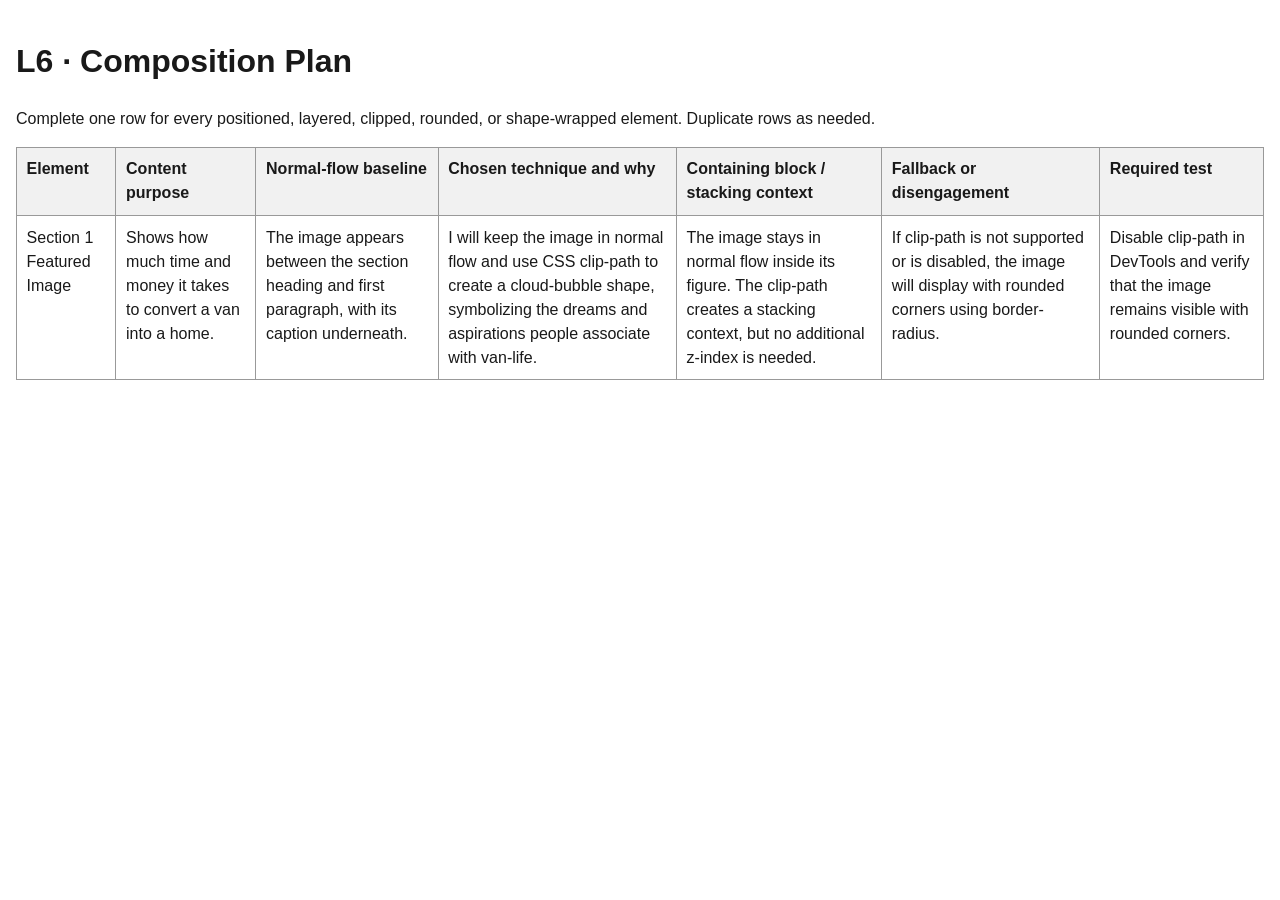
==== composition-plan.html @ 4f162a03 "Updated table row for Section 1 with detailed content and techniques for the featured image" ====
<!doctype html>
<html lang="en">
    <head>
        <meta charset="utf-8">
        <meta name="viewport" content="width=device-width,initial-scale=1">
        <title>Composition Plan</title>
        <style>
            body{
                font-family:Arial,sans-serif;
                line-height:1.5;
                max-width:90rem;
                margin:auto;
                padding:1rem;
                color:#191919;
                }
            table{
                width:100%;
                border-collapse:collapse;
                }
            th,td{
                padding:.6rem;
                border:1px solid #999;
                text-align:left;
                vertical-align:top;
                }
            th{
                background:#f1f1f1;
                }
        </style>
        </head>
        <body>
            <h1>L6 · Composition Plan</h1>
            <p>Complete one row for every positioned, layered, clipped, rounded, or shape-wrapped element. Duplicate rows as needed.</p>
            <table>
                <thead>
                    <tr>
                        <th>Element</th>
                        <th>Content purpose</th>
                        <th>Normal-flow baseline</th>
                        <th>Chosen technique and why</th>
                        <th>Containing block / stacking context</th>
                        <th>Fallback or disengagement</th>
                        <th>Required test</th>
                    </tr>
                </thead>
                <tbody>
                    <tr>
                        <td>Section 1 Featured Image</td>
                        <td>Shows how much time and money it takes to convert a van into a home.</td>
                        <td>The image appears between the section heading and first paragraph, with its caption underneath.</td>
                        <td>I will keep the image in normal flow and use CSS clip-path to create a cloud-bubble shape, symbolizing the dreams and aspirations people associate with van-life.</td>
                        <td>The image stays in normal flow inside its figure. The clip-path creates a stacking context, but no additional z-index is needed.</td>
                        <td>If clip-path is not supported or is disabled, the image will display with rounded corners using border-radius.</td>
                        <td>Disable clip-path in DevTools and verify that the image remains visible with rounded corners.</td>
                    </tr>
                </tbody>
            </table>
        </body>
        </html>
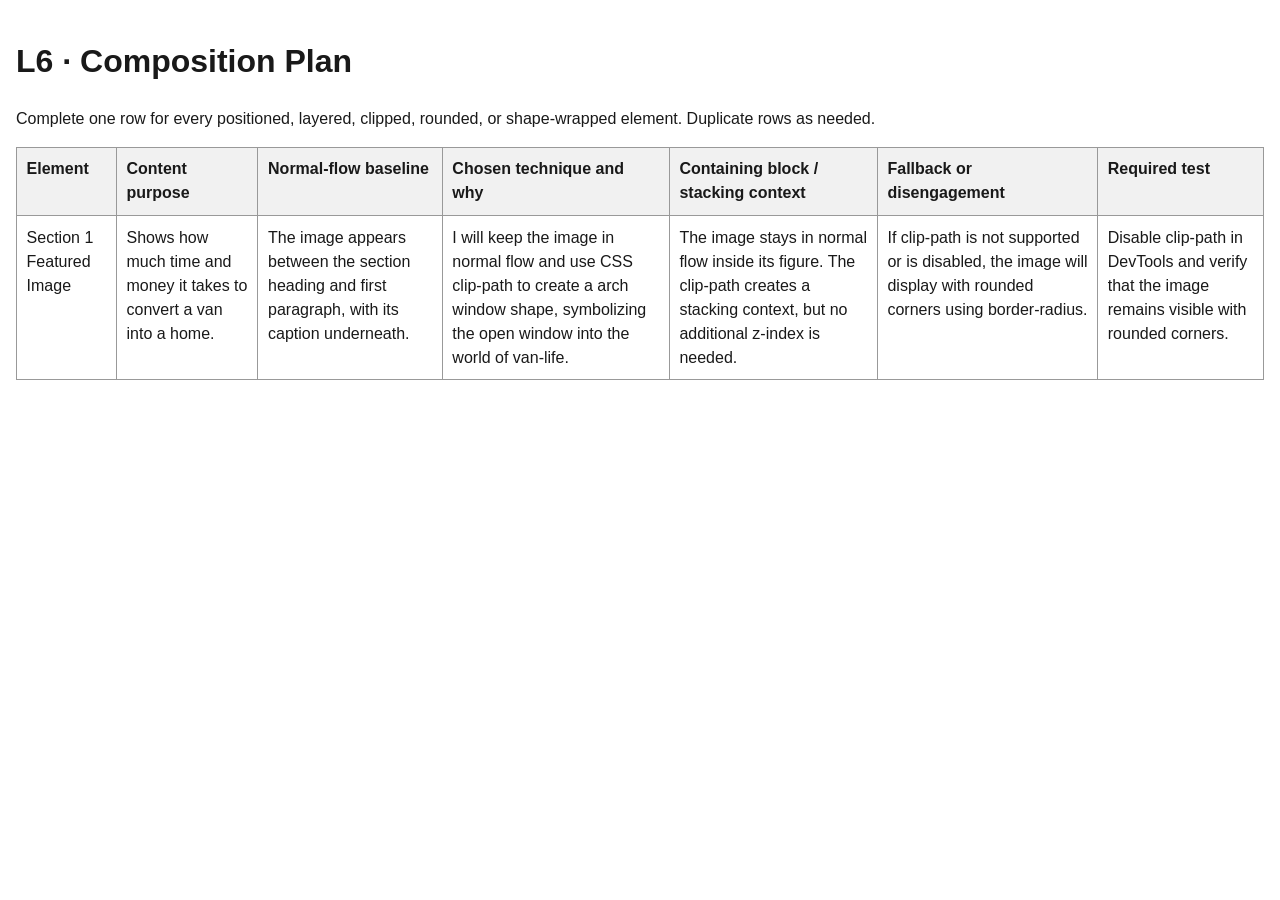
==== commit a879d264: "Update featured image description and refine clip-path shape for improved visual representation" ====
--- a/composition-plan.html
+++ b/composition-plan.html
@@ -48,7 +48,7 @@
                         <td>Section 1 Featured Image</td>
                         <td>Shows how much time and money it takes to convert a van into a home.</td>
                         <td>The image appears between the section heading and first paragraph, with its caption underneath.</td>
-                        <td>I will keep the image in normal flow and use CSS clip-path to create a cloud-bubble shape, symbolizing the dreams and aspirations people associate with van-life.</td>
+                        <td>I will keep the image in normal flow and use CSS clip-path to create a arch window shape, symbolizing the open window into the world of van-life.</td>
                         <td>The image stays in normal flow inside its figure. The clip-path creates a stacking context, but no additional z-index is needed.</td>
                         <td>If clip-path is not supported or is disabled, the image will display with rounded corners using border-radius.</td>
                         <td>Disable clip-path in DevTools and verify that the image remains visible with rounded corners.</td>
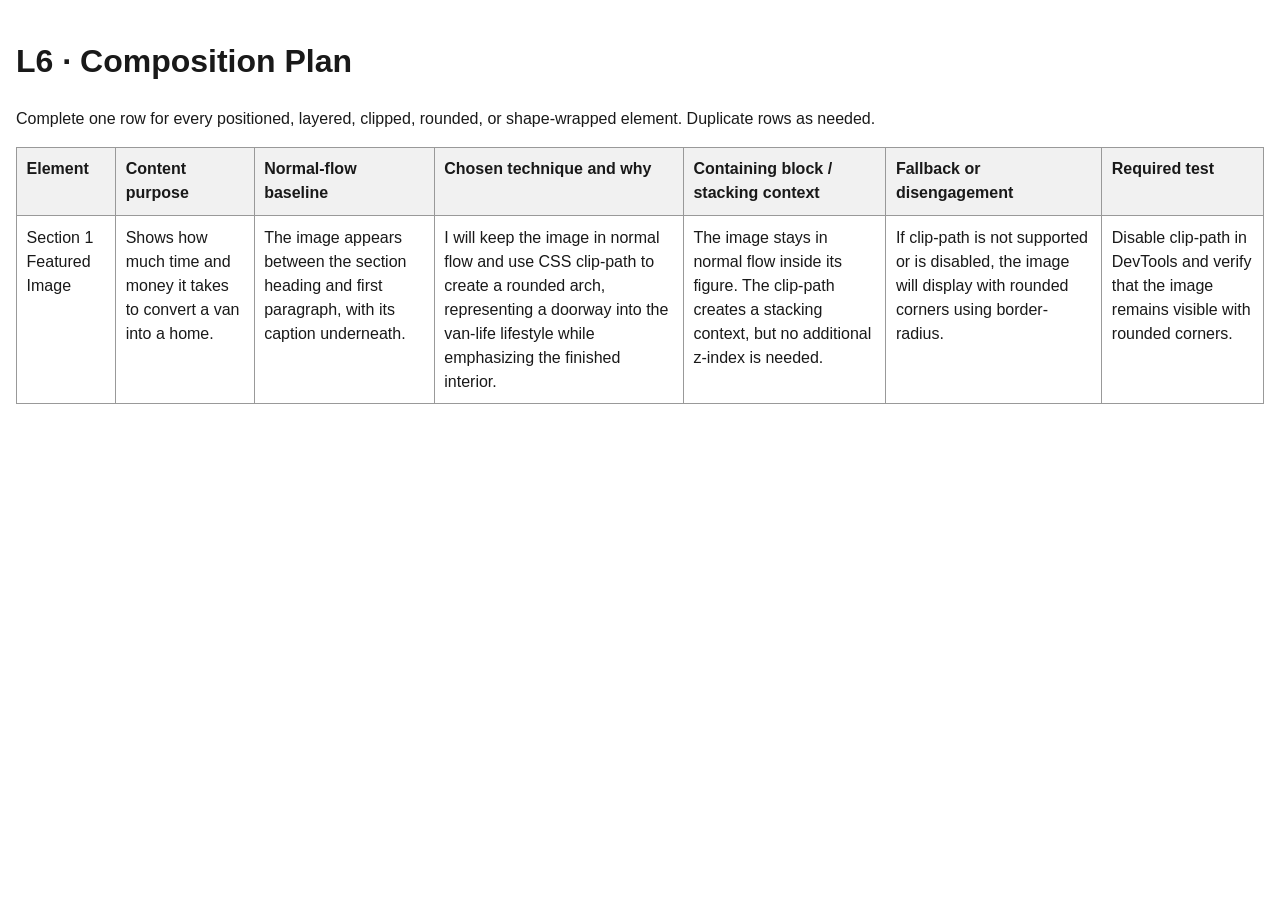
==== commit a8a2eb86: "Update issue badge text for clarity and relevance" ====
--- a/composition-plan.html
+++ b/composition-plan.html
@@ -48,7 +48,7 @@
                         <td>Section 1 Featured Image</td>
                         <td>Shows how much time and money it takes to convert a van into a home.</td>
                         <td>The image appears between the section heading and first paragraph, with its caption underneath.</td>
-                        <td>I will keep the image in normal flow and use CSS clip-path to create a arch window shape, symbolizing the open window into the world of van-life.</td>
+                        <td>I will keep the image in normal flow and use CSS clip-path to create a rounded arch, representing a doorway into the van-life lifestyle while emphasizing the finished interior.</td>
                         <td>The image stays in normal flow inside its figure. The clip-path creates a stacking context, but no additional z-index is needed.</td>
                         <td>If clip-path is not supported or is disabled, the image will display with rounded corners using border-radius.</td>
                         <td>Disable clip-path in DevTools and verify that the image remains visible with rounded corners.</td>
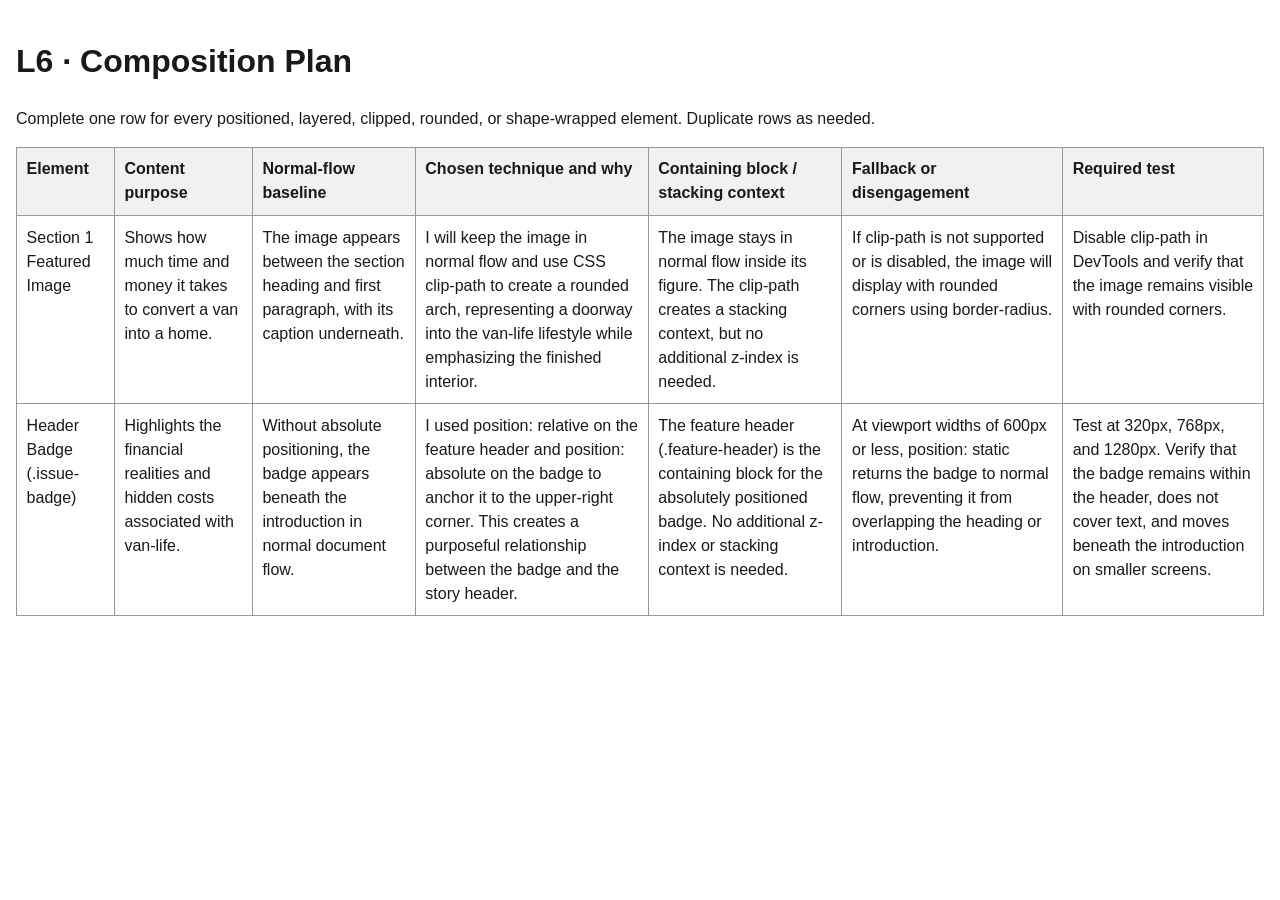
==== commit 8975efb3: "Updated composition plan with detailed header badge description and improved layout for better clari" ====
--- a/composition-plan.html
+++ b/composition-plan.html
@@ -1,59 +1,113 @@
 <!doctype html>
 <html lang="en">
-    <head>
-        <meta charset="utf-8">
-        <meta name="viewport" content="width=device-width,initial-scale=1">
-        <title>Composition Plan</title>
-        <style>
-            body{
-                font-family:Arial,sans-serif;
-                line-height:1.5;
-                max-width:90rem;
-                margin:auto;
-                padding:1rem;
-                color:#191919;
-                }
-            table{
-                width:100%;
-                border-collapse:collapse;
-                }
-            th,td{
-                padding:.6rem;
-                border:1px solid #999;
-                text-align:left;
-                vertical-align:top;
-                }
-            th{
-                background:#f1f1f1;
-                }
-        </style>
-        </head>
-        <body>
-            <h1>L6 · Composition Plan</h1>
-            <p>Complete one row for every positioned, layered, clipped, rounded, or shape-wrapped element. Duplicate rows as needed.</p>
-            <table>
-                <thead>
-                    <tr>
-                        <th>Element</th>
-                        <th>Content purpose</th>
-                        <th>Normal-flow baseline</th>
-                        <th>Chosen technique and why</th>
-                        <th>Containing block / stacking context</th>
-                        <th>Fallback or disengagement</th>
-                        <th>Required test</th>
-                    </tr>
-                </thead>
-                <tbody>
-                    <tr>
-                        <td>Section 1 Featured Image</td>
-                        <td>Shows how much time and money it takes to convert a van into a home.</td>
-                        <td>The image appears between the section heading and first paragraph, with its caption underneath.</td>
-                        <td>I will keep the image in normal flow and use CSS clip-path to create a rounded arch, representing a doorway into the van-life lifestyle while emphasizing the finished interior.</td>
-                        <td>The image stays in normal flow inside its figure. The clip-path creates a stacking context, but no additional z-index is needed.</td>
-                        <td>If clip-path is not supported or is disabled, the image will display with rounded corners using border-radius.</td>
-                        <td>Disable clip-path in DevTools and verify that the image remains visible with rounded corners.</td>
-                    </tr>
-                </tbody>
-            </table>
-        </body>
-        </html>
+  <head>
+    <meta charset="utf-8" />
+    <meta name="viewport" content="width=device-width,initial-scale=1" />
+    <title>Composition Plan</title>
+    <style>
+      body {
+        font-family: Arial, sans-serif;
+        line-height: 1.5;
+        max-width: 90rem;
+        margin: auto;
+        padding: 1rem;
+        color: #191919;
+      }
+      table {
+        width: 100%;
+        border-collapse: collapse;
+      }
+      th,
+      td {
+        padding: 0.6rem;
+        border: 1px solid #999;
+        text-align: left;
+        vertical-align: top;
+      }
+      th {
+        background: #f1f1f1;
+      }
+    </style>
+  </head>
+  <body>
+    <h1>L6 · Composition Plan</h1>
+    <p>
+      Complete one row for every positioned, layered, clipped, rounded, or
+      shape-wrapped element. Duplicate rows as needed.
+    </p>
+    <table>
+      <thead>
+        <tr>
+          <th>Element</th>
+          <th>Content purpose</th>
+          <th>Normal-flow baseline</th>
+          <th>Chosen technique and why</th>
+          <th>Containing block / stacking context</th>
+          <th>Fallback or disengagement</th>
+          <th>Required test</th>
+        </tr>
+      </thead>
+      <tbody>
+        <tr>
+          <td>Section 1 Featured Image</td>
+          <td>
+            Shows how much time and money it takes to convert a van into a home.
+          </td>
+          <td>
+            The image appears between the section heading and first paragraph,
+            with its caption underneath.
+          </td>
+          <td>
+            I will keep the image in normal flow and use CSS clip-path to create
+            a rounded arch, representing a doorway into the van-life lifestyle
+            while emphasizing the finished interior.
+          </td>
+          <td>
+            The image stays in normal flow inside its figure. The clip-path
+            creates a stacking context, but no additional z-index is needed.
+          </td>
+          <td>
+            If clip-path is not supported or is disabled, the image will display
+            with rounded corners using border-radius.
+          </td>
+          <td>
+            Disable clip-path in DevTools and verify that the image remains
+            visible with rounded corners.
+          </td>
+        </tr>
+        <tr>
+          <td>Header Badge (.issue-badge)</td>
+          <td>
+            Highlights the financial realities and hidden costs associated with
+            van-life.
+          </td>
+          <td>
+            Without absolute positioning, the badge appears beneath the
+            introduction in normal document flow.
+          </td>
+          <td>
+            I used position: relative on the feature header and position:
+            absolute on the badge to anchor it to the upper-right corner. This
+            creates a purposeful relationship between the badge and the story
+            header.
+          </td>
+          <td>
+            The feature header (.feature-header) is the containing block for the
+            absolutely positioned badge. No additional z-index or stacking
+            context is needed.
+          </td>
+          <td>
+            At viewport widths of 600px or less, position: static returns the
+            badge to normal flow, preventing it from overlapping the heading or
+            introduction.
+          </td>
+          <td>
+            Test at 320px, 768px, and 1280px. Verify that the badge remains
+            within the header, does not cover text, and moves beneath the
+            introduction on smaller screens.
+          </td>
+        </tr>
+      </tbody>
+    </table>
+  </body>
+</html>
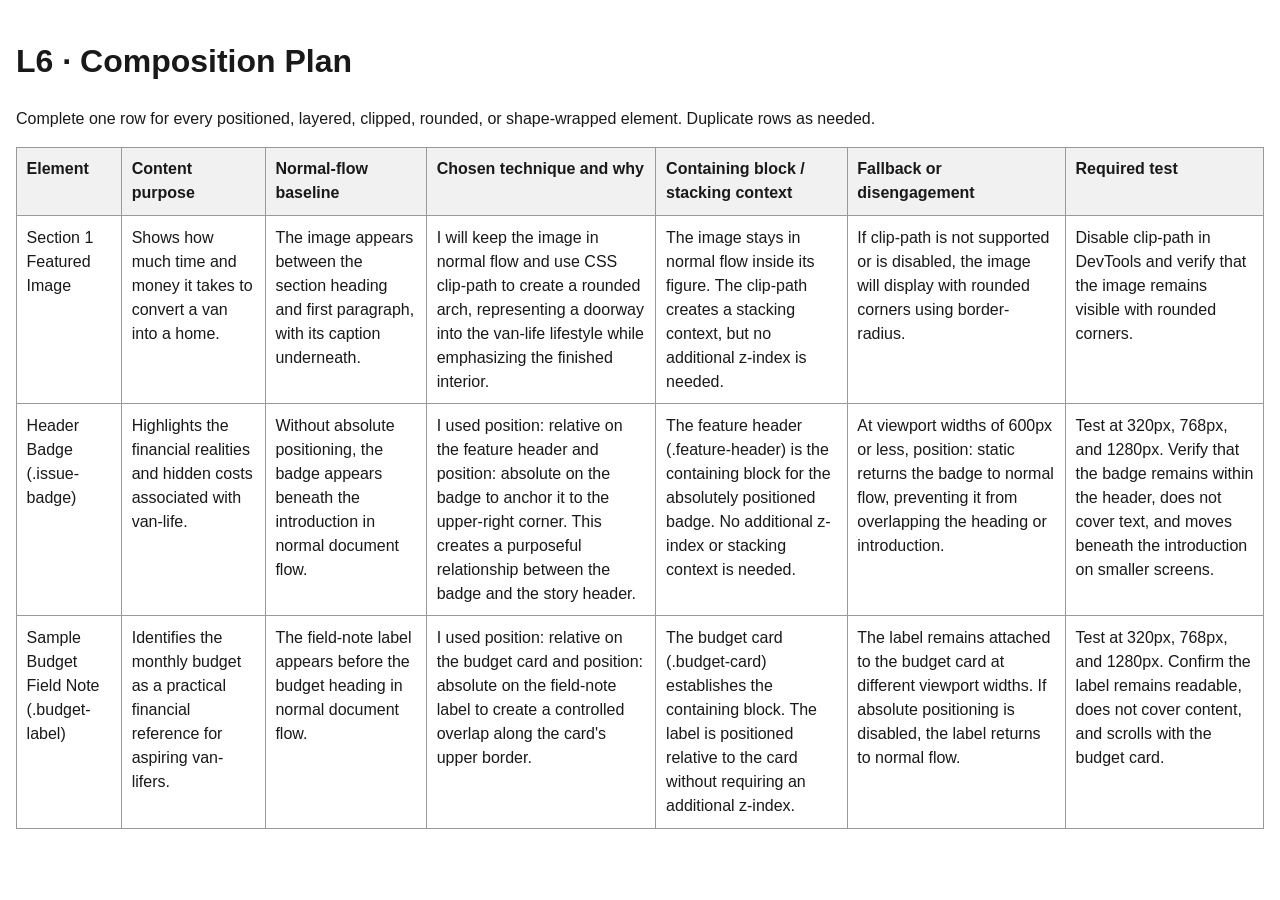
==== commit 947a49cc: "Add sample budget field note and enhance budget label positioning for clarity" ====
--- a/composition-plan.html
+++ b/composition-plan.html
@@ -107,6 +107,36 @@
             introduction on smaller screens.
           </td>
         </tr>
+        <tr>
+          <td>Sample Budget Field Note (.budget-label)</td>
+          <td>
+            Identifies the monthly budget as a practical financial reference for
+            aspiring van-lifers.
+          </td>
+          <td>
+            The field-note label appears before the budget heading in normal
+            document flow.
+          </td>
+          <td>
+            I used position: relative on the budget card and position: absolute
+            on the field-note label to create a controlled overlap along the
+            card's upper border.
+          </td>
+          <td>
+            The budget card (.budget-card) establishes the containing block. The
+            label is positioned relative to the card without requiring an
+            additional z-index.
+          </td>
+          <td>
+            The label remains attached to the budget card at different viewport
+            widths. If absolute positioning is disabled, the label returns to
+            normal flow.
+          </td>
+          <td>
+            Test at 320px, 768px, and 1280px. Confirm the label remains
+            readable, does not cover content, and scrolls with the budget card.
+          </td>
+        </tr>
       </tbody>
     </table>
   </body>
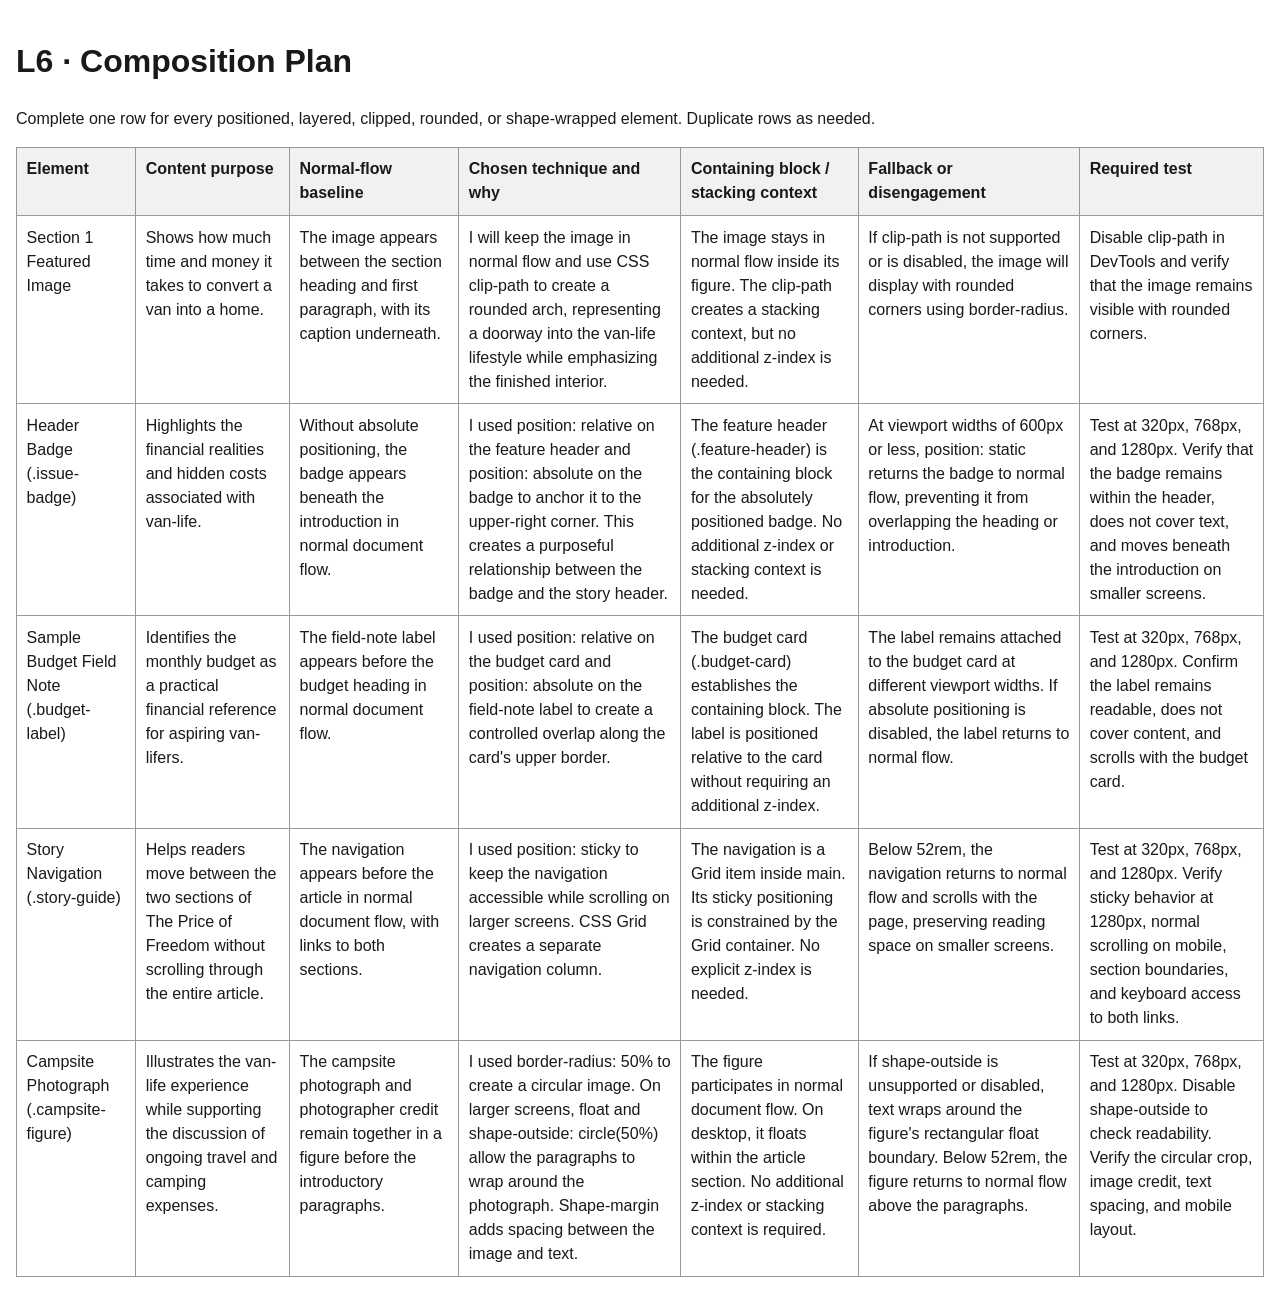
==== commit bf8720fa: "updated composition guide for navigation and campsite photograph" ====
--- a/composition-plan.html
+++ b/composition-plan.html
@@ -137,6 +137,81 @@
             readable, does not cover content, and scrolls with the budget card.
           </td>
         </tr>
+
+        <tr>
+          <td>Story Navigation (.story-guide)</td>
+
+          <td>
+            Helps readers move between the two sections of The Price of Freedom
+            without scrolling through the entire article.
+          </td>
+
+          <td>
+            The navigation appears before the article in normal document flow,
+            with links to both sections.
+          </td>
+
+          <td>
+            I used position: sticky to keep the navigation accessible while
+            scrolling on larger screens. CSS Grid creates a separate navigation
+            column.
+          </td>
+
+          <td>
+            The navigation is a Grid item inside main. Its sticky positioning is
+            constrained by the Grid container. No explicit z-index is needed.
+          </td>
+
+          <td>
+            Below 52rem, the navigation returns to normal flow and scrolls with
+            the page, preserving reading space on smaller screens.
+          </td>
+
+          <td>
+            Test at 320px, 768px, and 1280px. Verify sticky behavior at 1280px,
+            normal scrolling on mobile, section boundaries, and keyboard access
+            to both links.
+          </td>
+        </tr>
+
+        <tr>
+          <td>Campsite Photograph (.campsite-figure)</td>
+
+          <td>
+            Illustrates the van-life experience while supporting the discussion
+            of ongoing travel and camping expenses.
+          </td>
+
+          <td>
+            The campsite photograph and photographer credit remain together in a figure
+            before the introductory paragraphs.
+          </td>
+
+          <td>
+            I used border-radius: 50% to create a circular image. On larger
+            screens, float and shape-outside: circle(50%) allow the paragraphs
+            to wrap around the photograph. Shape-margin adds spacing between the
+            image and text.
+          </td>
+
+          <td>
+            The figure participates in normal document flow. On desktop, it
+            floats within the article section. No additional z-index or stacking
+            context is required.
+          </td>
+
+          <td>
+            If shape-outside is unsupported or disabled, text wraps around the
+            figure's rectangular float boundary. Below 52rem, the figure returns
+            to normal flow above the paragraphs.
+          </td>
+
+          <td>
+            Test at 320px, 768px, and 1280px. Disable shape-outside to check
+            readability. Verify the circular crop, image credit, text spacing,
+            and mobile layout.
+          </td>
+        </tr>
       </tbody>
     </table>
   </body>
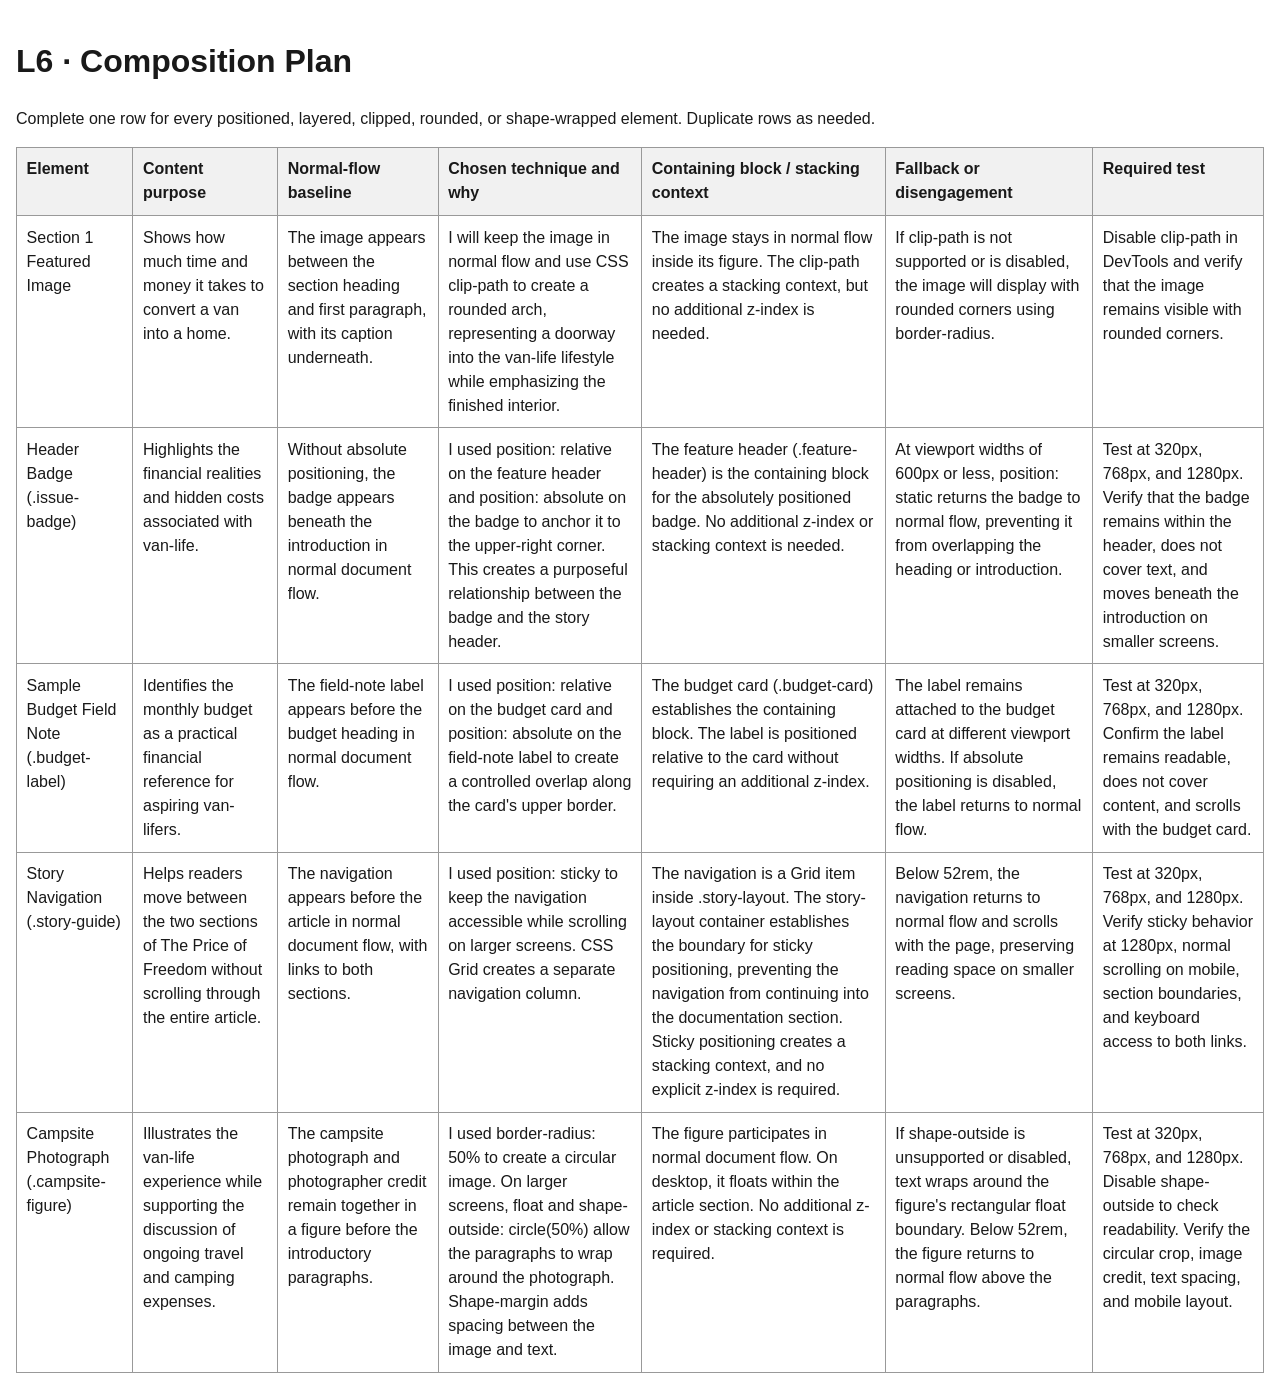
==== commit 5a450cf1: "updated composition plan, uploaded testing-evidence" ====
--- a/composition-plan.html
+++ b/composition-plan.html
@@ -158,8 +158,11 @@
           </td>
 
           <td>
-            The navigation is a Grid item inside main. Its sticky positioning is
-            constrained by the Grid container. No explicit z-index is needed.
+            The navigation is a Grid item inside .story-layout. The story-layout
+            container establishes the boundary for sticky positioning,
+            preventing the navigation from continuing into the documentation
+            section. Sticky positioning creates a stacking context, and no
+            explicit z-index is required.
           </td>
 
           <td>
@@ -183,8 +186,8 @@
           </td>
 
           <td>
-            The campsite photograph and photographer credit remain together in a figure
-            before the introductory paragraphs.
+            The campsite photograph and photographer credit remain together in a
+            figure before the introductory paragraphs.
           </td>
 
           <td>
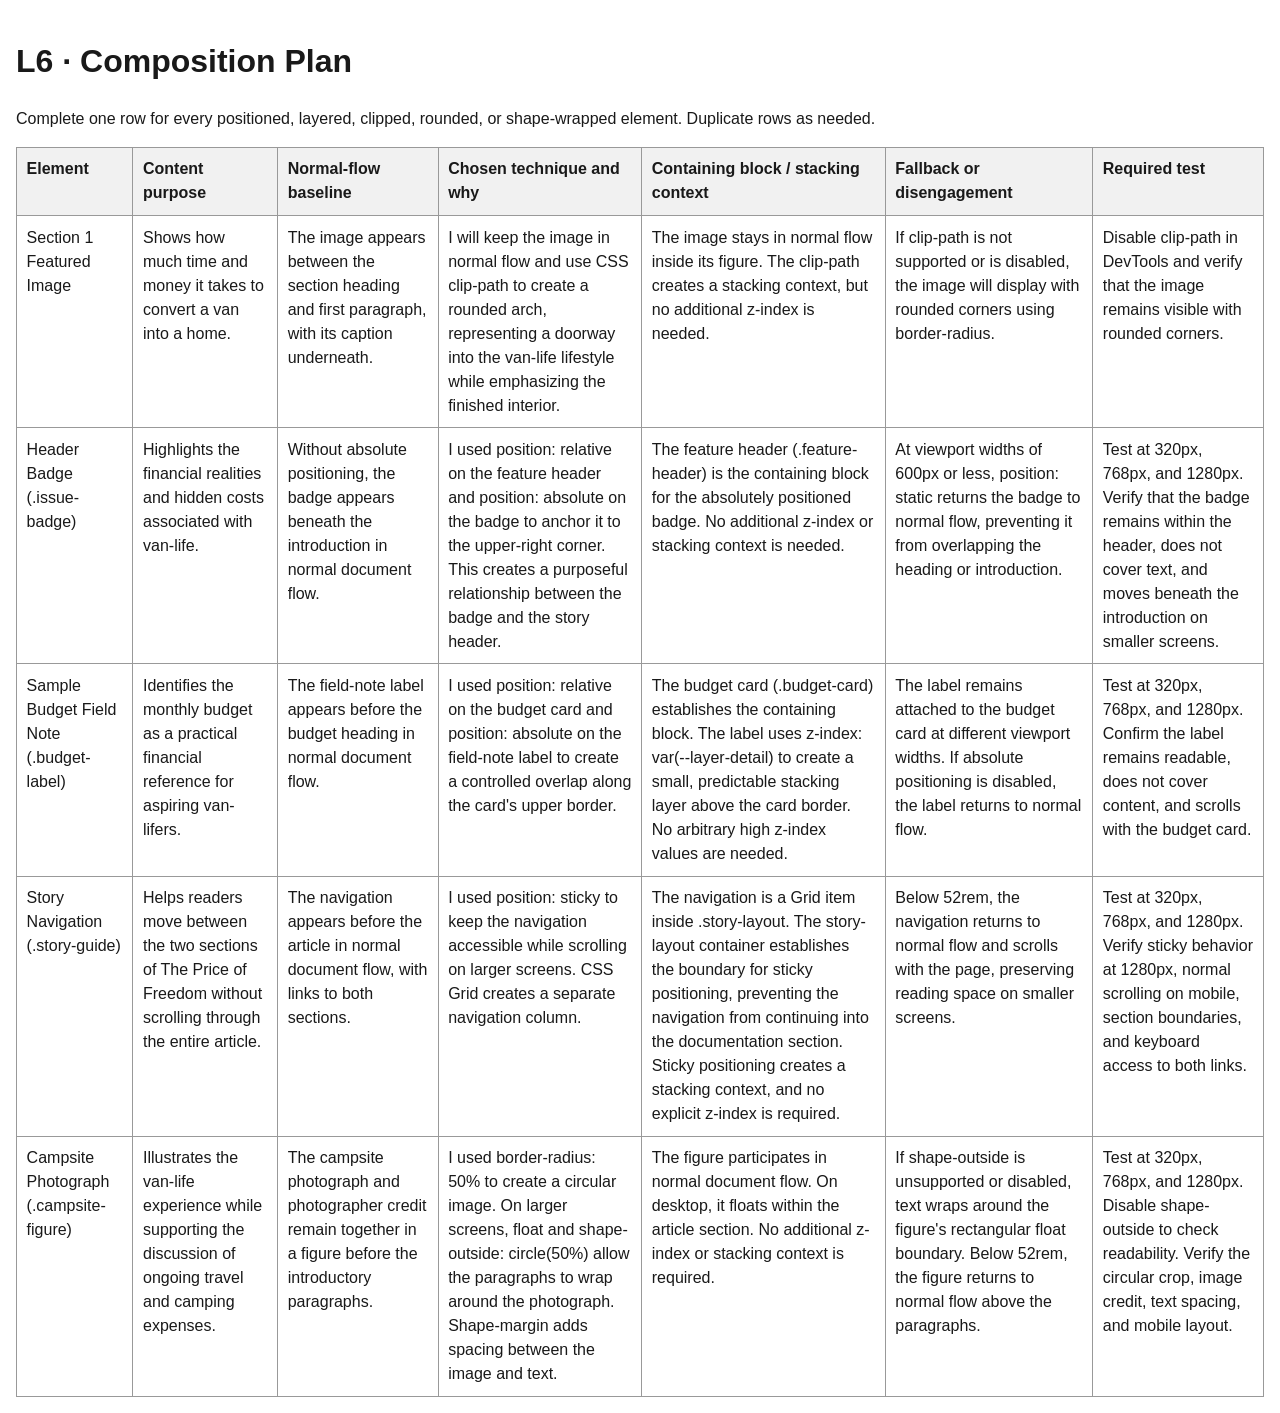
==== commit 519509fc: "Enhance layering documentation and CSS for improved clarity and structure" ====
--- a/composition-plan.html
+++ b/composition-plan.html
@@ -122,11 +122,14 @@
             on the field-note label to create a controlled overlap along the
             card's upper border.
           </td>
+
           <td>
             The budget card (.budget-card) establishes the containing block. The
-            label is positioned relative to the card without requiring an
-            additional z-index.
-          </td>
+            label uses z-index: var(--layer-detail) to create a small,
+            predictable stacking layer above the card border. No arbitrary high
+            z-index values are needed.
+          </td>
+
           <td>
             The label remains attached to the budget card at different viewport
             widths. If absolute positioning is disabled, the label returns to
